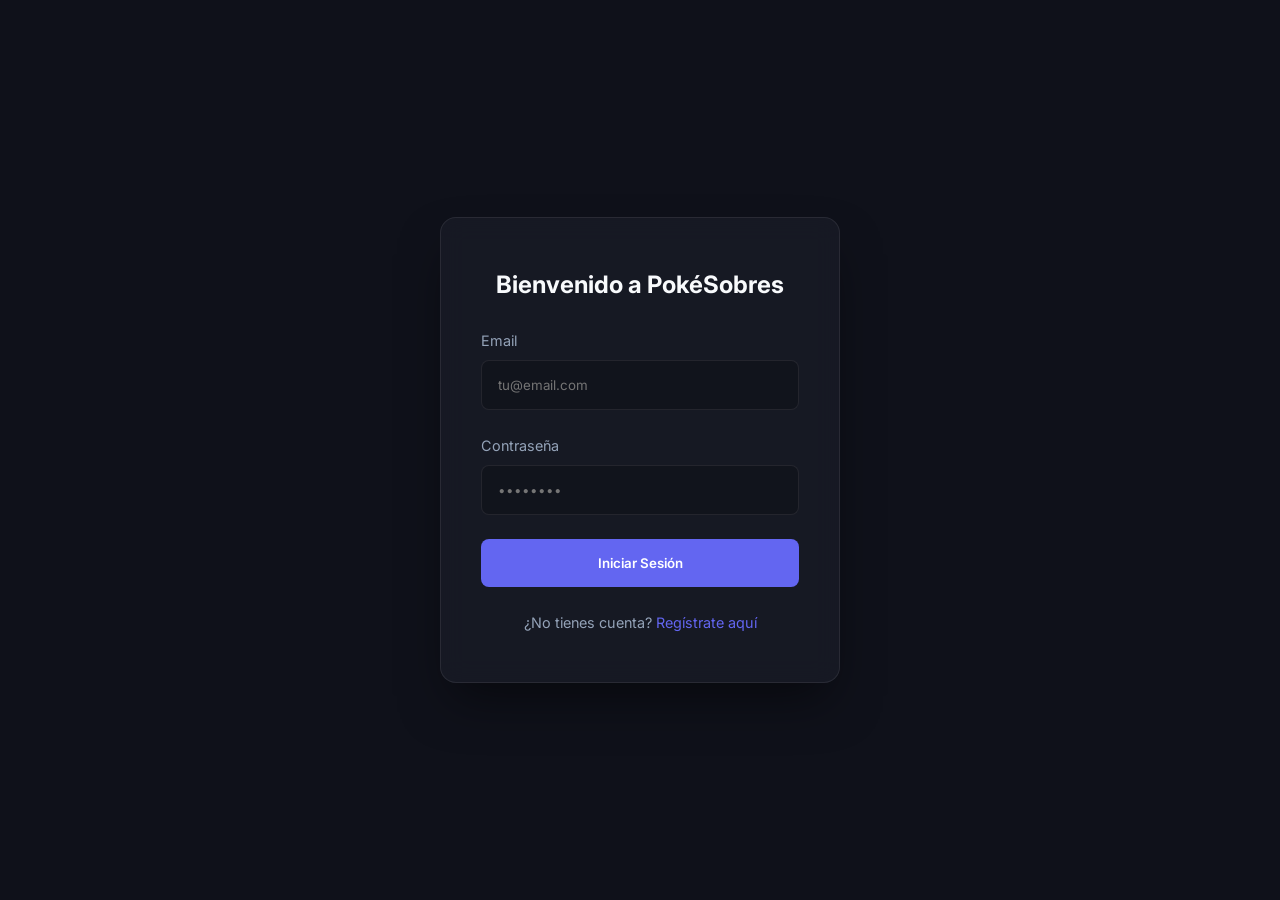
==== frontend/pages/add_funds.html @ a6fb2b58 "Primer commit - Preparado para la nube" ====
<!DOCTYPE html>
<html lang="es">
<head>
    <meta charset="UTF-8">
    <meta name="viewport" content="width=device-width, initial-scale=1.0">
    <title>PokéSobres - Añadir Saldo</title>
    <link href="https://fonts.googleapis.com/css2?family=Inter:wght@400;600;700&display=swap" rel="stylesheet">
    <link rel="stylesheet" href="../css/style.css">
    <style>
        .packages-grid {
            display: grid;
            grid-template-columns: repeat(auto-fit, minmax(250px, 1fr));
            gap: 1.5rem;
            margin-top: 2rem;
        }
        .package-card {
            background: var(--bg-secondary);
            border: 1px solid var(--glass-border);
            border-radius: 12px;
            padding: 2rem;
            text-align: center;
            transition: transform 0.2s, box-shadow 0.2s;
            cursor: pointer;
            position: relative;
            overflow: hidden;
        }
        .package-card:hover {
            transform: translateY(-5px);
            box-shadow: 0 10px 20px rgba(0,0,0,0.2);
            border-color: var(--primary-color);
        }
        .package-card.popular::before {
            content: "Mejor Valor";
            position: absolute;
            top: 15px;
            right: -35px;
            background: var(--primary-color);
            color: white;
            font-size: 0.8rem;
            font-weight: bold;
            padding: 0.2rem 2.5rem;
            transform: rotate(45deg);
        }
        .package-coins {
            font-size: 2.5rem;
            font-weight: bold;
            color: var(--success-color);
            margin-bottom: 0.5rem;
        }
        .package-bonus {
            color: var(--primary-color);
            font-weight: 600;
            font-size: 0.9rem;
            margin-bottom: 1.5rem;
            min-height: 1.2rem;
        }
        .package-price {
            font-size: 1.5rem;
            font-weight: bold;
            color: var(--text-primary);
            margin-bottom: 1.5rem;
        }
        
        /* Modal Styles */
        .modal-overlay {
            position: fixed;
            top: 0;
            left: 0;
            right: 0;
            bottom: 0;
            background: rgba(0,0,0,0.8);
            display: none;
            justify-content: center;
            align-items: center;
            z-index: 1000;
            backdrop-filter: blur(4px);
        }
        .modal-content {
            background: var(--bg-secondary);
            padding: 2rem;
            border-radius: 12px;
            border: 1px solid var(--glass-border);
            text-align: center;
            max-width: 400px;
            width: 100%;
            box-shadow: 0 10px 30px rgba(0,0,0,0.5);
        }
        .loader {
            border: 4px solid var(--glass-bg);
            border-top: 4px solid var(--primary-color);
            border-radius: 50%;
            width: 40px;
            height: 40px;
            animation: spin 1s linear infinite;
            margin: 0 auto 1.5rem auto;
        }
        @keyframes spin { 0% { transform: rotate(0deg); } 100% { transform: rotate(360deg); } }
    </style>
</head>
<body>
    <header style="padding: 1.5rem 2rem; background: var(--bg-secondary); border-bottom: 1px solid var(--glass-border); display: flex; justify-content: space-between; align-items: center;">
        <h2>PokéSobres <span style="font-size: 1rem; color: var(--text-muted);">| Tienda de Monedas</span></h2>
        <nav style="display: flex; gap: 1.5rem;">
            <a href="index.html">Volver a la Tienda</a>
            <span id="nav-user-balance" style="font-weight: bold; color: var(--success-color); border-left: 1px solid var(--glass-border); padding-left: 1.5rem; display: flex; align-items: center;"></span>
        </nav>
    </header>
    
    <main style="padding: 2rem; max-width: 1200px; margin: 0 auto;">
        <div style="text-align: center; margin-bottom: 3rem;">
            <h3>Recarga tu saldo</h3>
            <p style="color: var(--text-muted); margin-top: 0.5rem;">Consigue monedas PokéSobres (🪙) para abrir los mejores sobres.</p>
        </div>

        <div class="packages-grid">
            <!-- Paquete 1 -->
            <div class="package-card" onclick="buyTokens(100, 0.99)">
                <div class="package-coins">100 🪙</div>
                <div class="package-bonus"></div>
                <div class="package-price">0.99 €</div>
                <button class="btn" style="width: 100%;">Comprar</button>
            </div>

            <!-- Paquete 2 -->
            <div class="package-card" onclick="buyTokens(650, 4.99)">
                <div class="package-coins">500 🪙</div>
                <div class="package-bonus">+ 150 de regalo (650)</div>
                <div class="package-price">4.99 €</div>
                <button class="btn" style="width: 100%;">Comprar</button>
            </div>

            <!-- Paquete 3 -->
            <div class="package-card popular" onclick="buyTokens(1500, 9.99)">
                <div class="package-coins">1000 🪙</div>
                <div class="package-bonus">+ 500 de regalo (1500)</div>
                <div class="package-price">9.99 €</div>
                <button class="btn" style="width: 100%;">Comprar</button>
            </div>

            <!-- Paquete 4 -->
            <div class="package-card" onclick="buyTokens(2900, 24.99)">
                <div class="package-coins">2500 🪙</div>
                <div class="package-bonus">+ 400 de regalo (2900)</div>
                <div class="package-price">24.99 €</div>
                <button class="btn" style="width: 100%;">Comprar</button>
            </div>
        </div>
    </main>

    <!-- Payment Modal Simulation -->
    <div class="modal-overlay" id="payment-modal">
        <div class="modal-content">
            <h3 id="modal-title" style="margin-bottom: 1.5rem;">Procesando Pago...</h3>
            <div class="loader" id="modal-loader"></div>
            <p id="modal-text" style="color: var(--text-muted);">Conectando con la pasarela segura...</p>
            <button class="btn" id="modal-close" style="display: none; margin-top: 1.5rem; width: 100%;" onclick="closeModal()">Continuar</button>
        </div>
    </div>

    <script src="../js/config.js"></script>
    <script src="../js/add_funds.js"></script>
</body>
</html>
---- frontend/css/style.css ----
/* Premium Dark Theme Variables */
:root {
    --bg-primary: #0f111a;
    --bg-secondary: #1a1d29;
    --accent-color: #6366f1;
    --accent-hover: #4f46e5;
    --text-main: #f8fafc;
    --text-muted: #94a3b8;
    --error-color: #ef4444;
    --success-color: #10b981;
    --glass-bg: rgba(26, 29, 41, 0.7);
    --glass-border: rgba(255, 255, 255, 0.08);
}

* {
    margin: 0;
    padding: 0;
    box-sizing: border-box;
    font-family: 'Inter', -apple-system, sans-serif;
}

body {
    background-color: var(--bg-primary);
    color: var(--text-main);
    line-height: 1.6;
    display: flex;
    flex-direction: column;
    min-height: 100vh;
}

/* Auth Containers (Login / Register) */
.auth-container {
    display: flex;
    justify-content: center;
    align-items: center;
    min-height: 100vh;
    padding: 2rem;
}

.auth-card {
    background: var(--glass-bg);
    backdrop-filter: blur(12px);
    border: 1px solid var(--glass-border);
    border-radius: 16px;
    padding: 3rem 2.5rem;
    width: 100%;
    max-width: 400px;
    box-shadow: 0 25px 50px -12px rgba(0, 0, 0, 0.5);
    text-align: center;
}

/* Headers */
h1, h2, h3 {
    font-weight: 700;
    margin-bottom: 1.5rem;
}

/* Forms */
.form-group {
    margin-bottom: 1.5rem;
    text-align: left;
}

.form-group label {
    display: block;
    margin-bottom: 0.5rem;
    color: var(--text-muted);
    font-size: 0.9rem;
}

.form-control {
    width: 100%;
    padding: 1rem;
    background: rgba(0,0,0,0.2);
    border: 1px solid var(--glass-border);
    border-radius: 8px;
    color: var(--text-main);
    transition: border-color 0.3s ease, box-shadow 0.3s ease;
}

.form-control:focus {
    outline: none;
    border-color: var(--accent-color);
    box-shadow: 0 0 0 3px rgba(99, 102, 241, 0.2);
}

/* Buttons */
.btn {
    display: inline-block;
    width: 100%;
    padding: 1rem;
    border: none;
    border-radius: 8px;
    background-color: var(--accent-color);
    color: white;
    font-weight: 600;
    cursor: pointer;
    transition: background-color 0.3s ease, transform 0.1s ease;
}

.btn:hover {
    background-color: var(--accent-hover);
}

.btn:active {
    transform: scale(0.98);
}

/* Links */
a {
    color: var(--accent-color);
    text-decoration: none;
    transition: color 0.3s ease;
}

a:hover {
    color: var(--accent-hover);
    text-decoration: underline;
}

/* Tienda UI Components (Fase 3) */
.store-grid {
    display: grid;
    grid-template-columns: repeat(auto-fill, minmax(240px, 1fr));
    gap: 1.5rem;
    margin-top: 1rem;
}

.expansion-card {
    background: var(--glass-bg);
    border: 1px solid var(--glass-border);
    border-radius: 12px;
    padding: 1.5rem;
    transition: transform 0.2s ease, box-shadow 0.2s ease;
}

.expansion-card:hover {
    transform: translateY(-5px);
    box-shadow: 0 10px 25px -5px rgba(0, 0, 0, 0.5);
    border-color: rgba(99, 102, 241, 0.5);
}

.btn-sm {
    padding: 0.5rem 1rem;
    font-size: 0.85rem;
    width: auto;
}

.ranking-list {
    list-style: none;
    padding: 0;
    margin-top: 1rem;
}
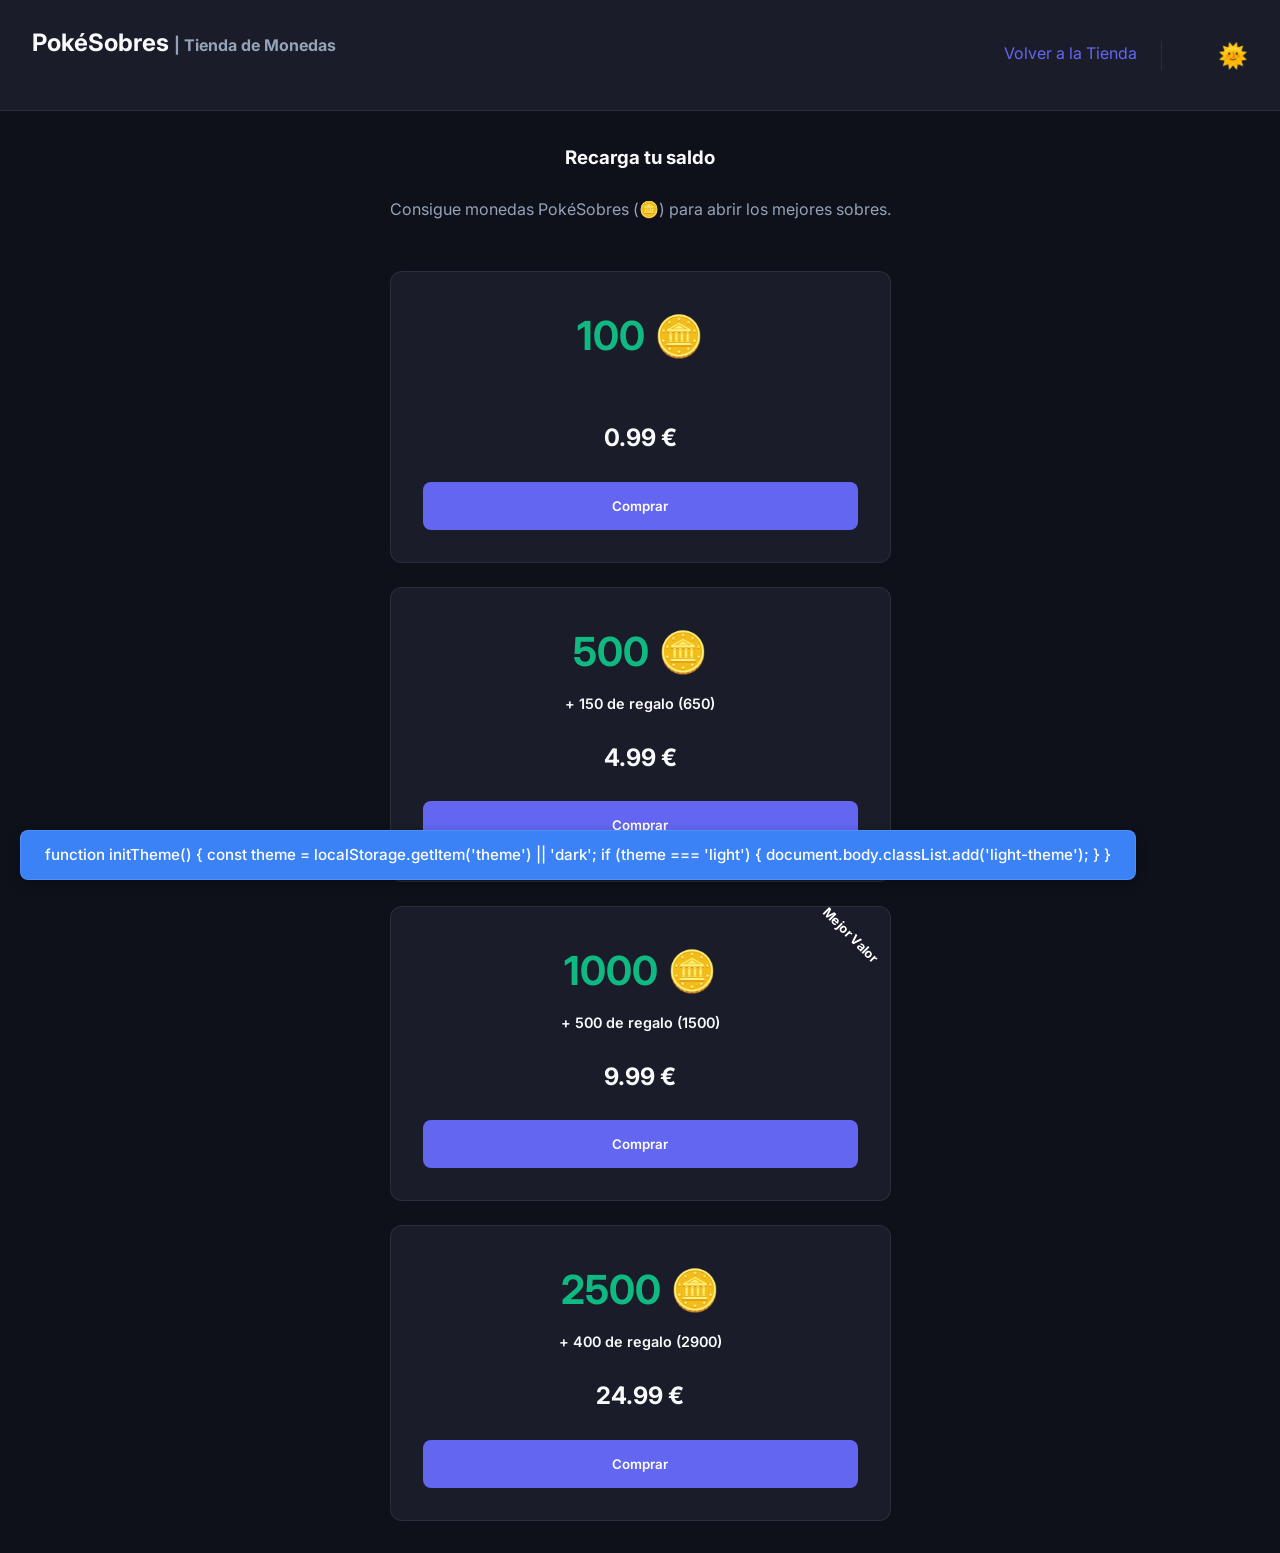
==== commit 17091bf0: "feat: anadido modo claro y oscuro en todas las paginas" ====
--- a/frontend/pages/add_funds.html
+++ b/frontend/pages/add_funds.html
@@ -103,6 +103,7 @@
         <nav style="display: flex; gap: 1.5rem;">
             <a href="index.html">Volver a la Tienda</a>
             <span id="nav-user-balance" style="font-weight: bold; color: var(--success-color); border-left: 1px solid var(--glass-border); padding-left: 1.5rem; display: flex; align-items: center;"></span>
+            <button onclick="toggleTheme()" class="theme-toggle-btn" style="background: none; border: none; cursor: pointer; font-size: 1.5rem; margin-left: 0.5rem; transition: transform 0.2s;" onmouseover="this.style.transform='scale(1.2)'" onmouseout="this.style.transform='scale(1)'" title="Cambiar Tema">🌞</button>
         </nav>
     </header>
     
--- a/frontend/css/style.css
+++ b/frontend/css/style.css
@@ -12,6 +12,18 @@
     --glass-border: rgba(255, 255, 255, 0.08);
 }
 
+/* Light Theme Variables */
+body.light-theme {
+    --bg-primary: #f0f4f8;
+    --bg-secondary: #ffffff;
+    --accent-color: #4f46e5;
+    --accent-hover: #4338ca;
+    --text-main: #1e293b;
+    --text-muted: #64748b;
+    --glass-bg: rgba(255, 255, 255, 0.85);
+    --glass-border: rgba(0, 0, 0, 0.1);
+}
+
 * {
     margin: 0;
     padding: 0;
@@ -151,3 +163,60 @@
     padding: 0;
     margin-top: 1rem;
 }
+
+.pack-image {
+    display: flex;
+    justify-content: center;
+    align-items: center;
+    height: 150px;
+    margin-bottom: 1rem;
+    overflow: hidden;
+}
+
+.pack-image img {
+    max-width: 100%;
+    max-height: 100%;
+    object-fit: contain;
+    filter: drop-shadow(0 4px 10px rgba(0, 0, 0, 0.5));
+}
+
+/* ==========================================================================
+   TOAST NOTIFICATIONS
+   ========================================================================== */
+.custom-toast {
+    position: fixed;
+    bottom: 20px;
+    left: 20px;
+    padding: 12px 24px;
+    border-radius: 8px;
+    color: white;
+    font-weight: 500;
+    font-size: 0.95rem;
+    box-shadow: 0 4px 12px rgba(0, 0, 0, 0.3);
+    z-index: 9999;
+    opacity: 0;
+    transform: translateY(20px);
+    transition: opacity 0.3s ease, transform 0.3s ease;
+    pointer-events: none; /* Para que no interfiera si haces clic rápido */
+    font-family: 'Inter', sans-serif;
+    border: 1px solid rgba(255, 255, 255, 0.1);
+}
+
+/* Estado visible (animación) */
+.custom-toast.show {
+    opacity: 1;
+    transform: translateY(0);
+}
+
+/* Tipos de notificaciones */
+.toast-info {
+    background-color: #3b82f6; /* Azul tipo carrito */
+}
+
+.toast-success {
+    background-color: #10b981; /* Verde éxito */
+}
+
+.toast-error {
+    background-color: #ef4444; /* Rojo error */
+}
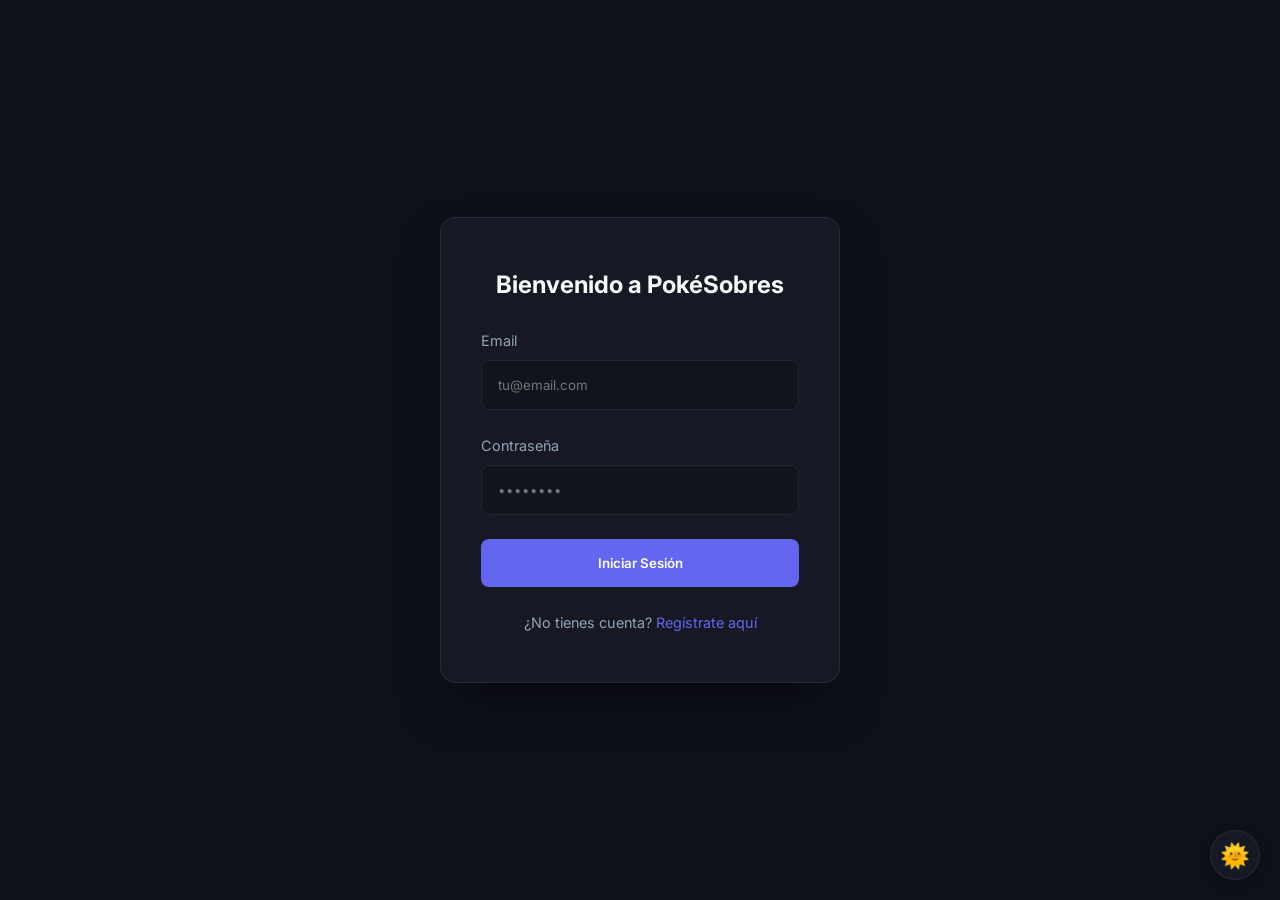
==== commit 017f4b87: "feat: confirm modal in cart, discount code implementation, and header alignment fixes" ====
--- a/frontend/pages/add_funds.html
+++ b/frontend/pages/add_funds.html
@@ -98,12 +98,12 @@
     </style>
 </head>
 <body>
-    <header style="padding: 1.5rem 2rem; background: var(--bg-secondary); border-bottom: 1px solid var(--glass-border); display: flex; justify-content: space-between; align-items: center;">
+    <header style="padding: 1.5rem 2rem; background: var(--bg-secondary); border-bottom: 1px solid var(--glass-border); display: flex; justify-content: space-between; align-items: center; flex-wrap: wrap; gap: 1rem;">
         <h2>PokéSobres <span style="font-size: 1rem; color: var(--text-muted);">| Tienda de Monedas</span></h2>
-        <nav style="display: flex; gap: 1.5rem;">
-            <a href="index.html">Volver a la Tienda</a>
+        <nav style="display: flex; gap: 1.5rem; align-items: center; flex-wrap: wrap;">
+            <a href="index.html" style="display: flex; align-items: center;">Volver a la Tienda</a>
             <span id="nav-user-balance" style="font-weight: bold; color: var(--success-color); border-left: 1px solid var(--glass-border); padding-left: 1.5rem; display: flex; align-items: center;"></span>
-            <button onclick="toggleTheme()" class="theme-toggle-btn" style="background: none; border: none; cursor: pointer; font-size: 1.5rem; margin-left: 0.5rem; transition: transform 0.2s;" onmouseover="this.style.transform='scale(1.2)'" onmouseout="this.style.transform='scale(1)'" title="Cambiar Tema">🌞</button>
+            <button onclick="toggleTheme()" class="theme-toggle-btn" style="background: none; border: none; cursor: pointer; font-size: 1.5rem; transition: transform 0.2s;" onmouseover="this.style.transform='scale(1.2)'" onmouseout="this.style.transform='scale(1)'" title="Cambiar Tema">🌞</button>
         </nav>
     </header>
     
